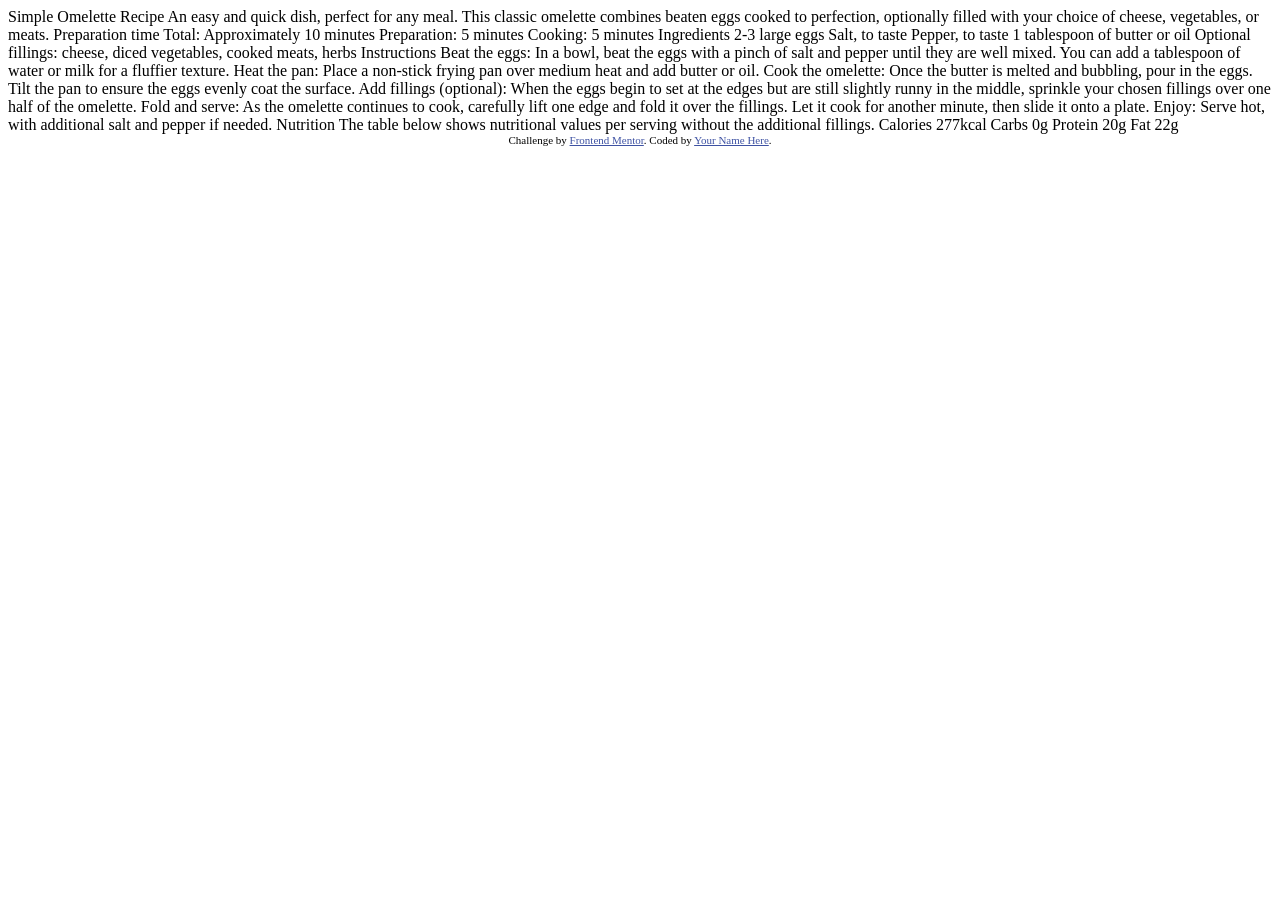
==== index.html @ 67033744 "initial files" ====
<!DOCTYPE html>
<html lang="en">
<head>
  <meta charset="UTF-8">
  <meta name="viewport" content="width=device-width, initial-scale=1.0"> <!-- displays site properly based on user's device -->

  <link rel="icon" type="image/png" sizes="32x32" href="./assets/images/favicon-32x32.png">
  
  <title>Frontend Mentor | Recipe page</title>

  <!-- Feel free to remove these styles or customise in your own stylesheet 👍 -->
  <style>
    .attribution { font-size: 0.6875rem; text-align: center; }
    .attribution a { color: hsl(228, 45%, 44%); }
  </style>
</head>
<body>

  Simple Omelette Recipe

  An easy and quick dish, perfect for any meal. This classic omelette combines beaten eggs cooked 
  to perfection, optionally filled with your choice of cheese, vegetables, or meats.

  Preparation time

  Total: Approximately 10 minutes
  Preparation: 5 minutes
  Cooking: 5 minutes

  Ingredients

  2-3 large eggs
  Salt, to taste
  Pepper, to taste
  1 tablespoon of butter or oil
  Optional fillings: cheese, diced vegetables, cooked meats, herbs

  Instructions

  Beat the eggs: In a bowl, beat the eggs with a pinch of salt and pepper until they are well mixed. 
  You can add a tablespoon of water or milk for a fluffier texture.

  Heat the pan: Place a non-stick frying pan over medium heat and add butter or oil.

  Cook the omelette: Once the butter is melted and bubbling, pour in the eggs. Tilt the pan to ensure 
  the eggs evenly coat the surface.

  Add fillings (optional): When the eggs begin to set at the edges but are still slightly runny in the 
  middle, sprinkle your chosen fillings over one half of the omelette.

  Fold and serve: As the omelette continues to cook, carefully lift one edge and fold it over the 
  fillings. Let it cook for another minute, then slide it onto a plate.

  Enjoy: Serve hot, with additional salt and pepper if needed.

  Nutrition

  The table below shows nutritional values per serving without the additional fillings.

  Calories
  277kcal

  Carbs
  0g

  Protein
  20g

  Fat
  22g
  
  <footer class="attribution">
    Challenge by <a href="https://www.frontendmentor.io?ref=challenge">Frontend Mentor</a>. 
    Coded by <a href="#">Your Name Here</a>.
  </footer>
</body>
</html>
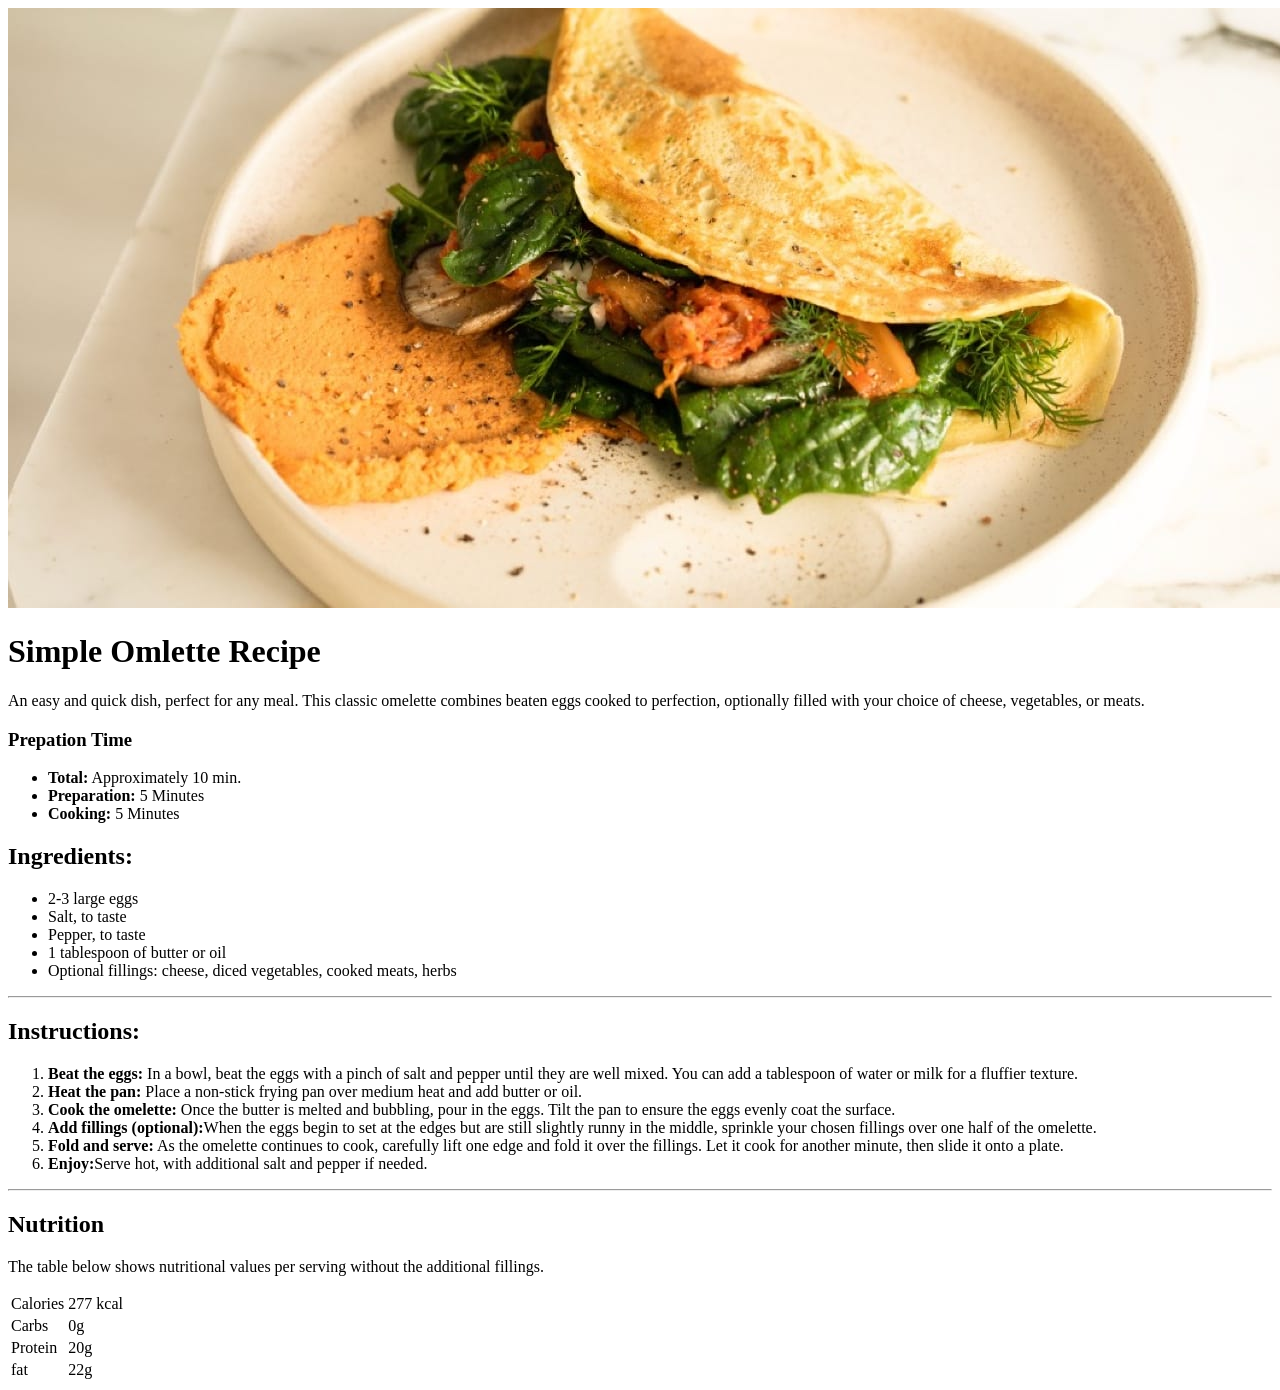
==== commit b27522f5: "edit changes Updated the HTML structure for the recipe page, including new title, styles, and conten" ====
--- a/index.html
+++ b/index.html
@@ -1,77 +1,78 @@
 <!DOCTYPE html>
-<html lang="en">
+<html>
+
 <head>
-  <meta charset="UTF-8">
-  <meta name="viewport" content="width=device-width, initial-scale=1.0"> <!-- displays site properly based on user's device -->
+    <title>
+        Recipe Menu
+    </title>
+    <link rel="preconnect" href="https://fonts.googleapis.com">
+<link rel="preconnect" href="https://fonts.gstatic.com" crossorigin>
+<link href="https://fonts.googleapis.com/css2?family=Outfit:wght@100..900&family=Young+Serif&display=swap" rel="stylesheet">
+    <link rel="stylesheet" href="styles.css">
+</head>
 
-  <link rel="icon" type="image/png" sizes="32x32" href="./assets/images/favicon-32x32.png">
-  
-  <title>Frontend Mentor | Recipe page</title>
+<body>
+    <div class="recipee_card"> 
+        <img src="/assets/images/image-omelette.jpeg" alt="omlette">
+        <h1><strong>Simple Omlette Recipe</strong></h1>
+        <p>
+            An easy and quick dish, perfect for any meal. This classic omelette combines beaten eggs cooked
+            to perfection, optionally filled with your choice of cheese, vegetables, or meats.
+        </p>
+        <div class="prep">
+        <strong><h3>Prepation Time</h3></strong>
+        <ul>
+            <li><strong>Total:</strong> Approximately 10 min.</li>
+            <li><strong>Preparation:</strong> 5 Minutes</li>
+            <li><strong>Cooking:</strong> 5 Minutes</li>
+        </ul>
+        </div>
+        <div class="ing">       
+         <strong><h2>Ingredients:</h2></strong>
+        <ul>
+            <li>2-3 large eggs</li>
+            <li>Salt, to taste</li>
+            <li>Pepper, to taste</li>
+            <li>1 tablespoon of butter or oil</li>
+            <li>Optional fillings: cheese, diced vegetables, cooked meats, herbs</li>
+        </ul><hr></div>
+        <h2><strong>Instructions:</strong></h2>
+        <ol>
+            <li><strong>Beat the eggs: </strong>In a bowl, beat the eggs with a pinch of salt and pepper until they are
+                well mixed.
+                You can add a tablespoon of water or milk for a fluffier texture.</li>
+            <li><strong>Heat the pan: </strong>Place a non-stick frying pan over medium heat and add butter or oil.</li>
+            <li><strong>Cook the omelette: </strong>Once the butter is melted and bubbling, pour in the eggs. Tilt the
+                pan to ensure
+                the eggs evenly coat the surface.</li>
+            <li><strong>Add fillings (optional):</strong>When the eggs begin to set at the edges but are still slightly
+                runny in the
+                middle, sprinkle your chosen fillings over one half of the omelette.</li>
+            <li><strong>Fold and serve:</strong> As the omelette continues to cook, carefully lift one edge and fold it
+                over the
+                fillings. Let it cook for another minute, then slide it onto a plate.</li>
+            <li><strong>Enjoy:</strong>Serve hot, with additional salt and pepper if needed.</li>
+        </ol><hr>
+    <div class="nut">
+    <h2>Nutrition</h2>
+      <p>The table below shows nutritional values per serving without the additional fillings.</p>
+    <div ><table class="tab">
+      <tr>
+      <td>Calories</td>
+      <td>277 kcal</td></tr>
+      <td>Carbs</td>
+      <td>0g</td></tr>
+      <tr>
+      <td>Protein</td>
+      <td>20g</td></tr>
+      <td>fat</td>
+      <td>22g</td></tr>
 
-  <!-- Feel free to remove these styles or customise in your own stylesheet 👍 -->
-  <style>
-    .attribution { font-size: 0.6875rem; text-align: center; }
-    .attribution a { color: hsl(228, 45%, 44%); }
-  </style>
-</head>
-<body>
+      </table></div>
+    </div>
+    </div>
 
-  Simple Omelette Recipe
 
-  An easy and quick dish, perfect for any meal. This classic omelette combines beaten eggs cooked 
-  to perfection, optionally filled with your choice of cheese, vegetables, or meats.
+</body>
 
-  Preparation time
-
-  Total: Approximately 10 minutes
-  Preparation: 5 minutes
-  Cooking: 5 minutes
-
-  Ingredients
-
-  2-3 large eggs
-  Salt, to taste
-  Pepper, to taste
-  1 tablespoon of butter or oil
-  Optional fillings: cheese, diced vegetables, cooked meats, herbs
-
-  Instructions
-
-  Beat the eggs: In a bowl, beat the eggs with a pinch of salt and pepper until they are well mixed. 
-  You can add a tablespoon of water or milk for a fluffier texture.
-
-  Heat the pan: Place a non-stick frying pan over medium heat and add butter or oil.
-
-  Cook the omelette: Once the butter is melted and bubbling, pour in the eggs. Tilt the pan to ensure 
-  the eggs evenly coat the surface.
-
-  Add fillings (optional): When the eggs begin to set at the edges but are still slightly runny in the 
-  middle, sprinkle your chosen fillings over one half of the omelette.
-
-  Fold and serve: As the omelette continues to cook, carefully lift one edge and fold it over the 
-  fillings. Let it cook for another minute, then slide it onto a plate.
-
-  Enjoy: Serve hot, with additional salt and pepper if needed.
-
-  Nutrition
-
-  The table below shows nutritional values per serving without the additional fillings.
-
-  Calories
-  277kcal
-
-  Carbs
-  0g
-
-  Protein
-  20g
-
-  Fat
-  22g
-  
-  <footer class="attribution">
-    Challenge by <a href="https://www.frontendmentor.io?ref=challenge">Frontend Mentor</a>. 
-    Coded by <a href="#">Your Name Here</a>.
-  </footer>
-</body>
-</html>+</html>
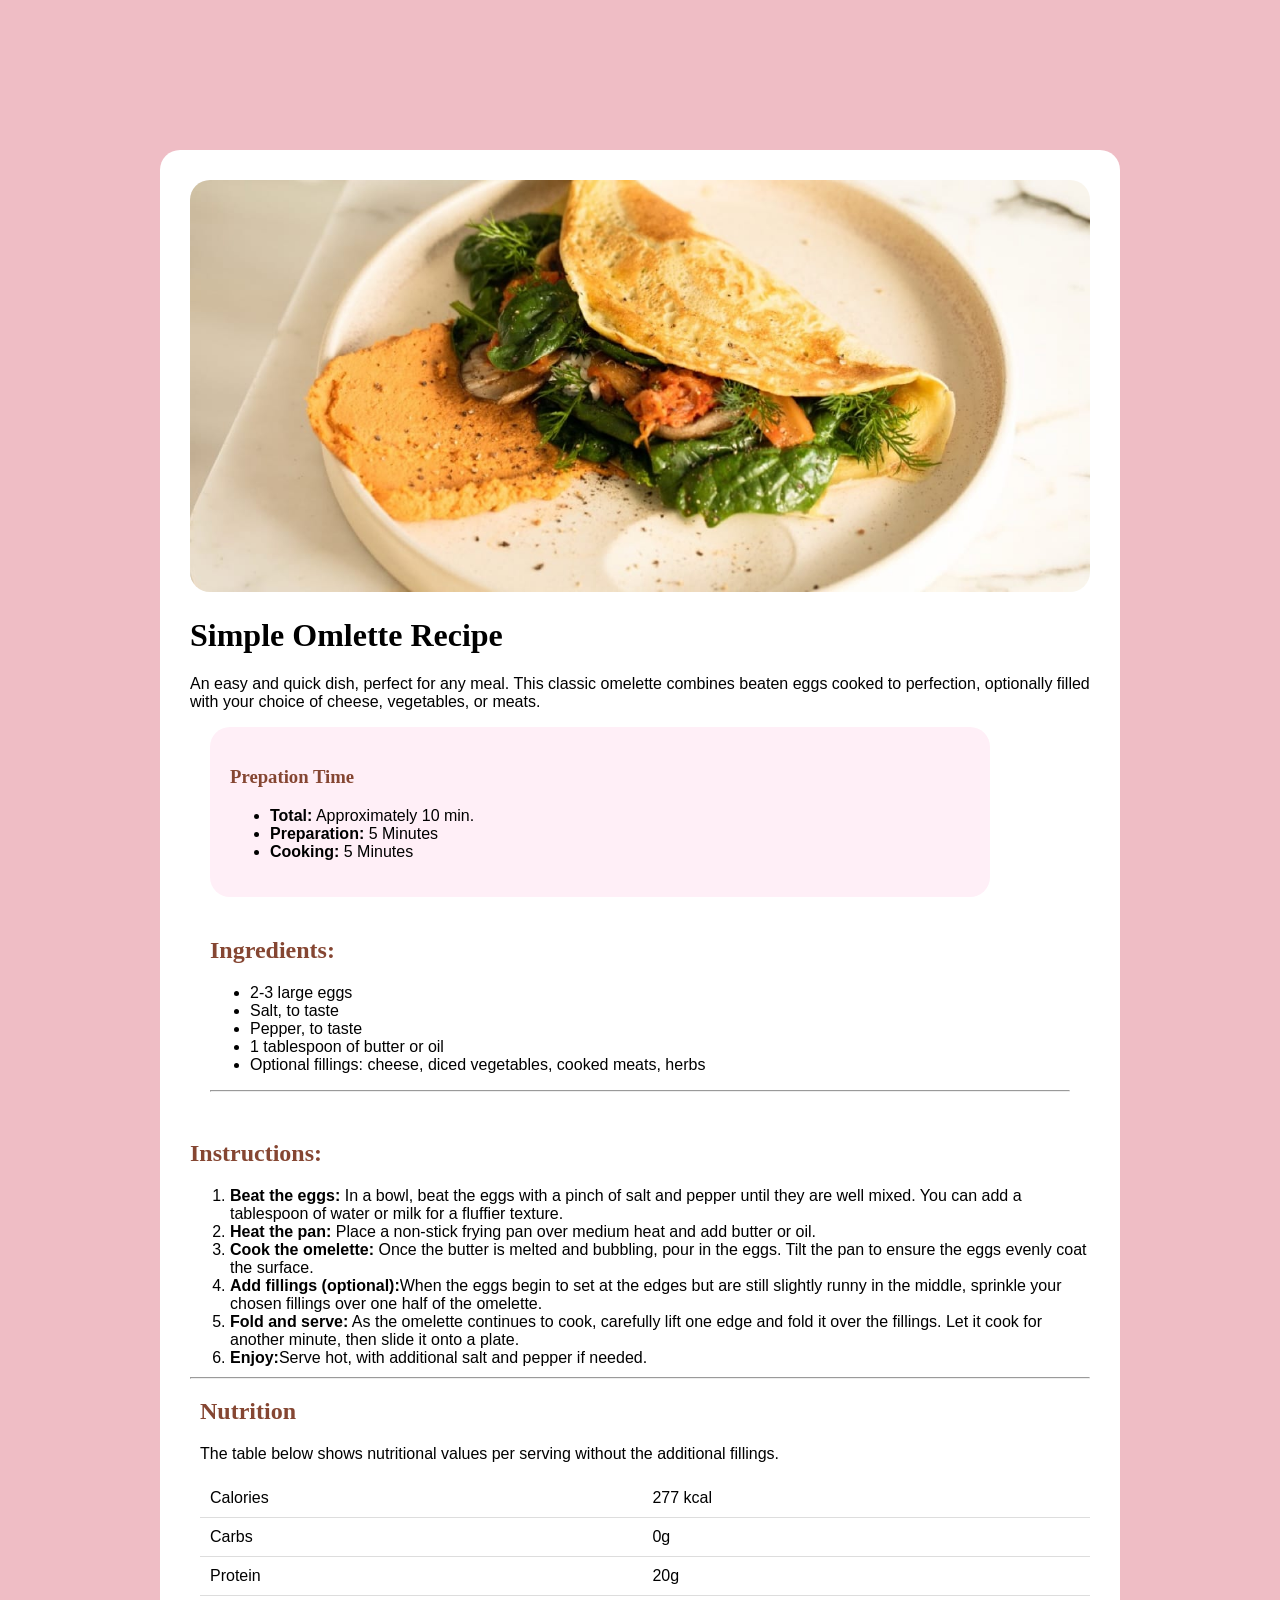
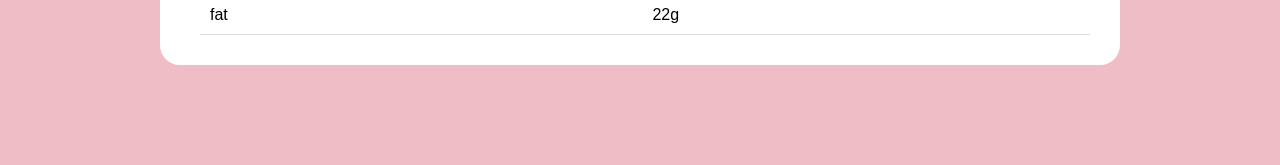
==== commit de31ad28: "Update index.html" ====
--- a/index.html
+++ b/index.html
@@ -8,7 +8,7 @@
     <link rel="preconnect" href="https://fonts.googleapis.com">
 <link rel="preconnect" href="https://fonts.gstatic.com" crossorigin>
 <link href="https://fonts.googleapis.com/css2?family=Outfit:wght@100..900&family=Young+Serif&display=swap" rel="stylesheet">
-    <link rel="stylesheet" href="styles.css">
+    <link rel="stylesheet" href="/design/styles.css">
 </head>
 
 <body>
--- a/design/styles.css
+++ b/design/styles.css
@@ -0,0 +1,76 @@
+body {
+    background-color: rgb(239, 189, 197) !important;
+    font-size: 16 px;
+  font-family: "Outfit", sans-serif;
+
+}
+
+.recipee_card {
+    max-width: 900px;
+    background-color: hsl(0, 0%, 100%);
+    margin: auto;
+    margin-top: 150px;
+    margin-bottom: 100px;
+    padding: 30px;
+    border-radius: 20px;
+}
+
+img {
+    width: 100%;
+    border-radius: 20px;
+}
+
+h1 , h2 , h3 {
+      font-family: "Young Serif", serif;
+
+}
+
+
+
+ul {
+    font-weight: 400;
+    
+}
+
+ol {
+    
+    margin-bottom: 10px;
+    margin-top: 10px;
+}
+
+
+h2,
+h3 {
+    color: hsl(14, 45%, 36%);
+}
+.prep{
+        background-color: rgb(255, 239, 247);
+    border-radius: 20px;
+    margin-left: 20px;
+    margin-right: 100px;
+    margin-top: 10px;
+    padding: 20px;
+}
+.nut{
+    margin-left: 10px;
+}
+.tab{
+    width: 100%;
+    border-collapse: collapse;
+  
+}
+
+.ing{
+    padding: 20px;
+}
+h1{
+    color: black;
+}
+.tab{
+    border-collapse: collapse;
+}
+th, td {
+  padding: 10px;
+  border-bottom: 1px solid #ddd;
+
+}
